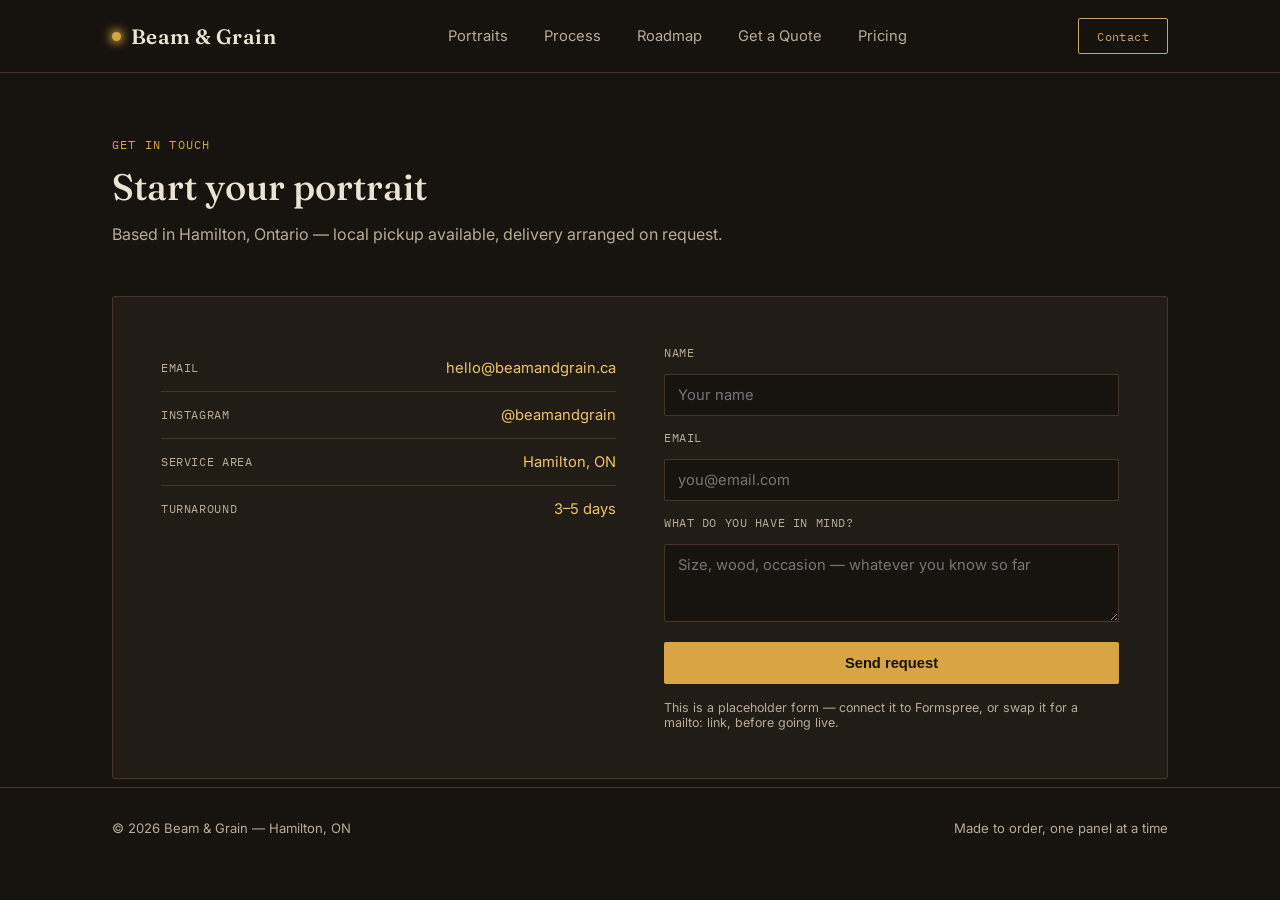
==== contact.html @ 89bf90a3 "Add files via upload" ====
<!DOCTYPE html>
<html lang="en">
<head>
<meta charset="UTF-8">
<meta name="viewport" content="width=device-width, initial-scale=1.0">
<title>Contact — Beam & Grain</title>
<link rel="preconnect" href="https://fonts.googleapis.com">
<link rel="preconnect" href="https://fonts.gstatic.com" crossorigin>
<link href="https://fonts.googleapis.com/css2?family=Fraunces:ital,opsz,wght@0,9..144,300;0,9..144,500;0,9..144,600;1,9..144,400;1,9..144,500&family=Inter:wght@400;500;600&family=IBM+Plex+Mono:wght@400;500&display=swap" rel="stylesheet">
<link rel="stylesheet" href="style.css">

</head>
<body>
<nav>
  <div class="wrap">
    <a href="index.html" class="logo"><span class="logo-mark"></span>Beam &amp; Grain</a>
    <div class="nav-links">
      <a href="portraits.html">Portraits</a>
      <a href="process.html">Process</a>
      <a href="roadmap.html">Roadmap</a>
      <a href="quote.html">Get a Quote</a>
      <a href="pricing.html">Pricing</a>
    </div>
    <a href="contact.html" class="nav-cta">Contact</a>
  </div>
</nav>

<section id="contact" class="page-head">
  <div class="wrap">
    <div class="section-head">
      <div class="section-eyebrow">Get in touch</div>
      <h2>Start your portrait</h2>
      <p>Based in Hamilton, Ontario &mdash; local pickup available, delivery arranged on request.</p>
    </div>
    <div class="contact-panel">
      <ul class="contact-list">
        <li><span>Email</span><span>hello@beamandgrain.ca</span></li>
        <li><span>Instagram</span><span>@beamandgrain</span></li>
        <li><span>Service area</span><span>Hamilton, ON</span></li>
        <li><span>Turnaround</span><span>3&ndash;5 days</span></li>
      </ul>
      <form onsubmit="event.preventDefault(); alert('This form needs an email service connected \u2014 try Formspree or a mailto link for now.');">
        <label for="name">Name</label>
        <input id="name" type="text" placeholder="Your name" required>
        <label for="email">Email</label>
        <input id="email" type="email" placeholder="you@email.com" required>
        <label for="details">What do you have in mind?</label>
        <textarea id="details" rows="3" placeholder="Size, wood, occasion &mdash; whatever you know so far"></textarea>
        <button type="submit">Send request</button>
        <p class="form-note">This is a placeholder form &mdash; connect it to Formspree, or swap it for a mailto: link, before going live.</p>
      </form>
    </div>
  </div>
</section>

<footer>
  <div class="wrap">
    <div>&copy; 2026 Beam &amp; Grain &mdash; Hamilton, ON</div>
    <div>Made to order, one panel at a time</div>
  </div>
</footer>

</body>
</html>
---- style.css ----
:root{
  --bg-void:#17130f;
  --bg-panel:#221c16;
  --bg-panel-2:#2a231b;
  --wood-oak:#c9a66b;
  --ember:#d9a544;
  --ember-bright:#f0c46a;
  --cream:#ede3d3;
  --cream-dim:#b8ac97;
  --char-line:#4a3427;
}
*{margin:0;padding:0;box-sizing:border-box;}
html{scroll-behavior:smooth;}
body{
  background:var(--bg-void);
  color:var(--cream);
  font-family:'Inter',sans-serif;
  overflow-x:hidden;
}
::selection{background:var(--ember);color:var(--bg-void);}

a{color:inherit;text-decoration:none;}

.wrap{max-width:1120px;margin:0 auto;padding:0 32px;}

/* ---------- NAV ---------- */
nav{
  position:sticky;top:0;z-index:50;
  background:rgba(23,19,15,0.88);
  backdrop-filter:blur(8px);
  border-bottom:1px solid var(--char-line);
}
nav .wrap{display:flex;align-items:center;justify-content:space-between;padding-top:18px;padding-bottom:18px;}
.logo{
  font-family:'Fraunces',serif;font-weight:600;font-size:1.3rem;
  letter-spacing:0.02em;color:var(--cream);
  display:flex;align-items:center;gap:10px;
}
.logo-mark{width:9px;height:9px;border-radius:50%;background:var(--ember);box-shadow:0 0 10px 2px var(--ember);}
.nav-links{display:flex;gap:36px;font-size:0.92rem;color:var(--cream-dim);}
.nav-links a{transition:color 0.2s;}
.nav-links a:hover, .nav-links a[aria-current="page"]{color:var(--ember-bright);}
.nav-cta{
  font-family:'IBM Plex Mono',monospace;font-size:0.78rem;
  border:1px solid var(--wood-oak);color:var(--wood-oak);
  padding:9px 18px;border-radius:2px;letter-spacing:0.03em;
  transition:all 0.2s;white-space:nowrap;
}
.nav-cta:hover{background:var(--ember);border-color:var(--ember);color:var(--bg-void);}
@media (max-width:760px){.nav-links{display:none;}}

/* ---------- HERO ---------- */
.hero{
  position:relative;
  padding:88px 0 64px;
  display:grid;grid-template-columns:1.1fr 0.9fr;gap:48px;align-items:center;
}
@media (max-width:900px){.hero{grid-template-columns:1fr;padding-top:56px;}}

.eyebrow{
  font-family:'IBM Plex Mono',monospace;font-size:0.78rem;color:var(--ember);
  letter-spacing:0.12em;text-transform:uppercase;margin-bottom:22px;
  display:flex;align-items:center;gap:10px;
}
.eyebrow::before{content:"";width:22px;height:1px;background:var(--ember);}

h1{
  font-family:'Fraunces',serif;font-weight:500;
  font-size:clamp(2.4rem,5vw,3.6rem);
  line-height:1.06;letter-spacing:-0.01em;
  color:var(--cream);margin-bottom:22px;
}
h1 em{font-style:italic;color:var(--ember-bright);font-weight:400;}

.hero p.sub{
  font-size:1.05rem;line-height:1.65;color:var(--cream-dim);
  max-width:46ch;margin-bottom:34px;
}

.btn-row{display:flex;gap:16px;flex-wrap:wrap;}
.btn-primary{
  background:var(--ember);color:var(--bg-void);
  font-weight:600;font-size:0.95rem;
  padding:14px 26px;border-radius:2px;
  display:inline-block;transition:transform 0.15s, background 0.2s;
}
.btn-primary:hover{background:var(--ember-bright);transform:translateY(-1px);}
.btn-ghost{
  border:1px solid var(--char-line);color:var(--cream-dim);
  font-size:0.95rem;padding:14px 26px;border-radius:2px;
  transition:all 0.2s;
}
.btn-ghost:hover{border-color:var(--wood-oak);color:var(--cream);}

/* ---------- HERO SVG SIGNATURE ---------- */
.beam-stage{
  position:relative;
  aspect-ratio:4/5;
  background:radial-gradient(ellipse at 50% 30%, var(--bg-panel-2) 0%, var(--bg-void) 72%);
  border:1px solid var(--char-line);
  border-radius:3px;
}
.beam-stage svg{width:100%;height:100%;display:block;}
#portrait-path{
  fill:none;
  stroke:var(--wood-oak);
  stroke-width:1.6;
  stroke-linecap:round;
  stroke-linejoin:round;
  stroke-dasharray:1900;
  stroke-dashoffset:1900;
  animation:draw 4.2s cubic-bezier(.65,0,.35,1) forwards;
  filter:drop-shadow(0 0 3px rgba(201,166,107,0.35));
}
#beam-head{
  fill:var(--ember-bright);
  filter:drop-shadow(0 0 6px var(--ember)) drop-shadow(0 0 14px var(--ember));
  offset-path:path('M 118,96 C 90,140 84,190 96,236 C 84,270 82,310 100,344 C 92,368 96,392 118,404 C 140,414 168,412 186,398 C 210,404 236,398 250,378 C 268,382 286,368 288,344 C 300,326 300,300 286,282 C 296,254 292,220 270,200 C 280,172 274,140 250,120 C 254,96 240,74 214,66 C 220,44 202,26 174,26 C 150,26 132,42 130,64 C 108,68 96,84 96,104');
  animation:travel 4.2s cubic-bezier(.65,0,.35,1) forwards;
  opacity:1;
}
@keyframes draw{to{stroke-dashoffset:0;}}
@keyframes travel{
  0%{offset-distance:0%;opacity:1;}
  97%{opacity:1;}
  100%{offset-distance:100%;opacity:0;}
}
.caption-tag{
  position:absolute;bottom:14px;left:14px;
  font-family:'IBM Plex Mono',monospace;font-size:0.68rem;
  color:var(--cream-dim);letter-spacing:0.04em;
  border:1px solid var(--char-line);padding:5px 10px;border-radius:2px;
  background:rgba(23,19,15,0.6);
}

@media (prefers-reduced-motion: reduce){
  #portrait-path{animation:none;stroke-dashoffset:0;}
  #beam-head{animation:none;opacity:0;}
}

/* ---------- INTRO OVERLAY (home page only) ---------- */
#intro-overlay{
  position:fixed;inset:0;z-index:500;
  background:var(--bg-void);
  display:flex;align-items:center;justify-content:center;
  pointer-events:none; /* never blocks clicks - purely decorative */
  animation:introFadeOut 0.7s ease 2.5s forwards;
}
.intro-inner{position:relative;text-align:center;padding:0 24px;}
.intro-beam{
  position:absolute;top:50%;left:-8%;
  width:5px;height:56px;transform:translateY(-50%);
  background:linear-gradient(var(--ember-bright), var(--ember));
  box-shadow:0 0 18px 5px var(--ember), 0 0 38px 10px rgba(217,165,68,0.35);
  border-radius:3px;
  animation:beamSweep 1.7s cubic-bezier(.65,0,.35,1) forwards;
}
@keyframes beamSweep{
  0%{left:-8%;opacity:1;}
  96%{opacity:1;}
  100%{left:104%;opacity:0;}
}
.intro-word{
  font-family:'Fraunces',serif;font-weight:500;
  font-size:clamp(2rem,6vw,3.6rem);letter-spacing:0.04em;
  color:var(--cream);white-space:nowrap;
  clip-path:inset(0 100% 0 0);
  animation:revealText 1.7s cubic-bezier(.65,0,.35,1) forwards;
}
.intro-word span{color:var(--ember-bright);font-style:italic;font-weight:400;margin:0 16px;}
@keyframes revealText{ to{ clip-path:inset(0 0 0 0);} }
.intro-tag{
  margin-top:16px;font-family:'IBM Plex Mono',monospace;font-size:0.78rem;
  letter-spacing:0.14em;text-transform:uppercase;color:var(--cream-dim);
  opacity:0;animation:tagFade 0.6s ease 1.85s forwards;
}
@keyframes tagFade{ to{opacity:1;} }
@keyframes introFadeOut{ to{opacity:0;visibility:hidden;} }

@media (prefers-reduced-motion: reduce){
  #intro-overlay, .intro-beam, .intro-word, .intro-tag{animation:none !important;}
  #intro-overlay{opacity:0;visibility:hidden;}
}

/* ---------- SECTION SHELL ---------- */
.page-head{padding:64px 0 8px;}
section{padding:88px 0;}
.section-head{margin-bottom:48px;max-width:640px;}
.section-eyebrow{
  font-family:'IBM Plex Mono',monospace;font-size:0.75rem;color:var(--ember);
  letter-spacing:0.1em;text-transform:uppercase;margin-bottom:14px;
}
h2{
  font-family:'Fraunces',serif;font-weight:500;font-size:clamp(1.7rem,3vw,2.3rem);
  line-height:1.15;margin-bottom:14px;color:var(--cream);
}
.section-head p{color:var(--cream-dim);line-height:1.6;font-size:1rem;}

hr.divider{border:none;border-top:1px solid var(--char-line);}

/* ---------- GALLERY ---------- */
.gallery{
  display:grid;grid-template-columns:repeat(3,1fr);gap:22px;
}
@media (max-width:800px){.gallery{grid-template-columns:1fr 1fr;}}
@media (max-width:520px){.gallery{grid-template-columns:1fr;}}
.plate{
  background:var(--bg-panel);
  border:1px solid var(--char-line);
  border-radius:3px;
  aspect-ratio:4/5;
  display:flex;flex-direction:column;
  overflow:hidden;
  transition:border-color 0.25s, transform 0.25s;
}
.plate:hover{border-color:var(--wood-oak);transform:translateY(-3px);}
.plate-art{flex:1;display:flex;align-items:center;justify-content:center;padding:22px;}
.plate-art svg{width:100%;height:100%;stroke:var(--wood-oak);fill:none;stroke-width:1.4;opacity:0.9;}
.plate-label{
  border-top:1px solid var(--char-line);
  padding:12px 16px;
  font-family:'IBM Plex Mono',monospace;font-size:0.72rem;
  color:var(--cream-dim);
  display:flex;justify-content:space-between;
}
.plate-label span:last-child{color:var(--wood-oak);}
.gallery-note{
  margin-top:26px;font-size:0.88rem;color:var(--cream-dim);
  font-style:italic;
}

/* ---------- PROCESS ---------- */
.steps{
  display:grid;grid-template-columns:repeat(4,1fr);gap:0;
  border:1px solid var(--char-line);border-radius:3px;overflow:hidden;
}
@media (max-width:800px){.steps{grid-template-columns:1fr 1fr;}}
@media (max-width:480px){.steps{grid-template-columns:1fr;}}
.step{
  padding:32px 26px;border-right:1px solid var(--char-line);
  border-bottom:1px solid var(--char-line);
  background:var(--bg-panel);
}
.step:nth-child(4n){border-right:none;}
.step-num{
  font-family:'IBM Plex Mono',monospace;color:var(--ember);
  font-size:0.85rem;margin-bottom:14px;
}
.step h3{
  font-family:'Fraunces',serif;font-weight:500;font-size:1.15rem;
  margin-bottom:8px;color:var(--cream);
}
.step p{font-size:0.9rem;color:var(--cream-dim);line-height:1.55;}

/* ---------- ROADMAP ---------- */
.roadmap{position:relative;padding-left:2px;}
.road-line{
  position:absolute;top:20px;left:0;right:0;height:1px;
  background:linear-gradient(to right, var(--wood-oak), var(--char-line) 70%, var(--char-line));
}
.road-items{display:grid;grid-template-columns:repeat(3,1fr);gap:32px;position:relative;}
@media (max-width:760px){.road-items{grid-template-columns:1fr;}.road-line{display:none;}}
.road-item{position:relative;padding-top:36px;}
.road-dot{
  position:absolute;top:14px;left:0;width:13px;height:13px;border-radius:50%;
  border:2px solid var(--ember);background:var(--bg-void);
}
.road-item.active .road-dot{background:var(--ember);box-shadow:0 0 10px 2px var(--ember);}
.road-status{
  font-family:'IBM Plex Mono',monospace;font-size:0.68rem;letter-spacing:0.06em;
  text-transform:uppercase;color:var(--cream-dim);margin-bottom:10px;display:block;
}
.road-item.active .road-status{color:var(--ember);}
.road-item h3{font-family:'Fraunces',serif;font-size:1.25rem;font-weight:500;margin-bottom:10px;color:var(--cream);}
.road-item p{font-size:0.9rem;color:var(--cream-dim);line-height:1.6;}

/* ---------- PRICING ---------- */
.price-table{
  border:1px solid var(--char-line);border-radius:3px;overflow:hidden;
}
.price-row{
  display:grid;grid-template-columns:1.6fr 1fr 1fr;
  padding:20px 26px;border-bottom:1px solid var(--char-line);align-items:center;
}
.price-row:last-child{border-bottom:none;}
.price-row.head{
  background:var(--bg-panel);
  font-family:'IBM Plex Mono',monospace;font-size:0.72rem;
  text-transform:uppercase;letter-spacing:0.06em;color:var(--cream-dim);
}
.price-row div:first-child{font-family:'Fraunces',serif;font-size:1.05rem;color:var(--cream);}
.price-row div{font-size:0.92rem;color:var(--cream-dim);}
.price-row .amt{color:var(--ember-bright);font-family:'IBM Plex Mono',monospace;font-size:0.95rem;}
.price-note{margin-top:20px;font-size:0.85rem;color:var(--cream-dim);font-style:italic;}

/* ---------- INSTANT QUOTE ---------- */
.quote-panel{
  background:var(--bg-panel);border:1px solid var(--char-line);border-radius:3px;
  padding:44px;display:grid;grid-template-columns:1fr 1fr;gap:44px;align-items:start;
}
@media (max-width:760px){.quote-panel{grid-template-columns:1fr;padding:30px;}}
.drop-zone{
  border:1px dashed var(--char-line);border-radius:3px;
  padding:36px 20px;text-align:center;cursor:pointer;
  transition:border-color 0.2s, background 0.2s;
  display:flex;flex-direction:column;align-items:center;gap:12px;
}
.drop-zone:hover, .drop-zone.dragover{border-color:var(--wood-oak);background:rgba(201,166,107,0.05);}
.drop-zone svg{width:34px;height:34px;stroke:var(--wood-oak);fill:none;stroke-width:1.4;}
.drop-zone span{font-size:0.88rem;color:var(--cream-dim);}
.drop-zone .dz-title{font-family:'Fraunces',serif;font-size:1.05rem;color:var(--cream);}
#quote-file-input{display:none;}
#quote-preview-wrap{margin-top:16px;display:none;}
#quote-preview-wrap.show{display:block;}
#quote-preview{width:100%;border-radius:2px;border:1px solid var(--char-line);display:block;}
.quote-result{
  border:1px solid var(--char-line);border-radius:3px;padding:24px;
}
.quote-result .qr-row{
  display:flex;justify-content:space-between;padding:10px 0;
  border-bottom:1px solid var(--char-line);font-size:0.92rem;
}
.quote-result .qr-row:last-of-type{border-bottom:none;}
.quote-result .qr-row span:first-child{color:var(--cream-dim);font-family:'IBM Plex Mono',monospace;font-size:0.78rem;text-transform:uppercase;letter-spacing:0.05em;}
.quote-result .qr-row span:last-child{color:var(--ember-bright);font-family:'IBM Plex Mono',monospace;}
.quote-result .qr-total{
  margin-top:14px;padding-top:14px;border-top:1px solid var(--wood-oak);
  display:flex;justify-content:space-between;align-items:baseline;
}
.quote-result .qr-total span:first-child{font-family:'Fraunces',serif;font-size:1.1rem;color:var(--cream);}
.quote-result .qr-total span:last-child{font-family:'Fraunces',serif;font-size:1.5rem;color:var(--ember-bright);}
.quote-idle{color:var(--cream-dim);font-size:0.9rem;line-height:1.6;}
.quote-note{margin-top:16px;font-size:0.78rem;color:var(--cream-dim);font-style:italic;line-height:1.5;}
.rate-line{
  display:flex;align-items:center;gap:10px;margin-top:18px;
  font-family:'IBM Plex Mono',monospace;font-size:0.78rem;color:var(--cream-dim);
}
.rate-line input{
  width:70px;background:var(--bg-void);border:1px solid var(--char-line);color:var(--ember-bright);
  padding:6px 8px;border-radius:2px;font-family:'IBM Plex Mono',monospace;font-size:0.78rem;
}
.rate-line select{
  background:var(--bg-void);border:1px solid var(--char-line);color:var(--ember-bright);
  padding:7px 10px;border-radius:2px;font-family:'IBM Plex Mono',monospace;font-size:0.78rem;
}

/* ---------- CONTACT ---------- */
.contact-panel{
  background:var(--bg-panel);border:1px solid var(--char-line);border-radius:3px;
  padding:48px;display:grid;grid-template-columns:1fr 1fr;gap:48px;
}
@media (max-width:760px){.contact-panel{grid-template-columns:1fr;padding:32px;}}
.contact-list{list-style:none;}
.contact-list li{
  display:flex;justify-content:space-between;padding:14px 0;
  border-bottom:1px solid var(--char-line);font-size:0.92rem;
}
.contact-list li:last-child{border-bottom:none;}
.contact-list span:first-child{color:var(--cream-dim);font-family:'IBM Plex Mono',monospace;font-size:0.78rem;text-transform:uppercase;letter-spacing:0.05em;}
.contact-list span:last-child{color:var(--ember-bright);}

form{display:flex;flex-direction:column;gap:14px;}
form label{font-family:'IBM Plex Mono',monospace;font-size:0.72rem;text-transform:uppercase;letter-spacing:0.05em;color:var(--cream-dim);}
form input, form textarea{
  background:var(--bg-void);border:1px solid var(--char-line);
  color:var(--cream);padding:11px 13px;border-radius:2px;font-family:'Inter',sans-serif;font-size:0.92rem;
  resize:vertical;
}
form input:focus, form textarea:focus{outline:2px solid var(--ember);outline-offset:1px;border-color:var(--ember);}
form button{
  margin-top:6px;background:var(--ember);color:var(--bg-void);border:none;
  padding:13px;border-radius:2px;font-weight:600;font-size:0.92rem;cursor:pointer;
  transition:background 0.2s;
}
form button:hover{background:var(--ember-bright);}
.form-note{font-size:0.78rem;color:var(--cream-dim);margin-top:2px;}

footer{border-top:1px solid var(--char-line);padding:32px 0;}
footer .wrap{display:flex;justify-content:space-between;align-items:center;font-size:0.82rem;color:var(--cream-dim);}
@media (max-width:600px){footer .wrap{flex-direction:column;gap:10px;text-align:center;}}
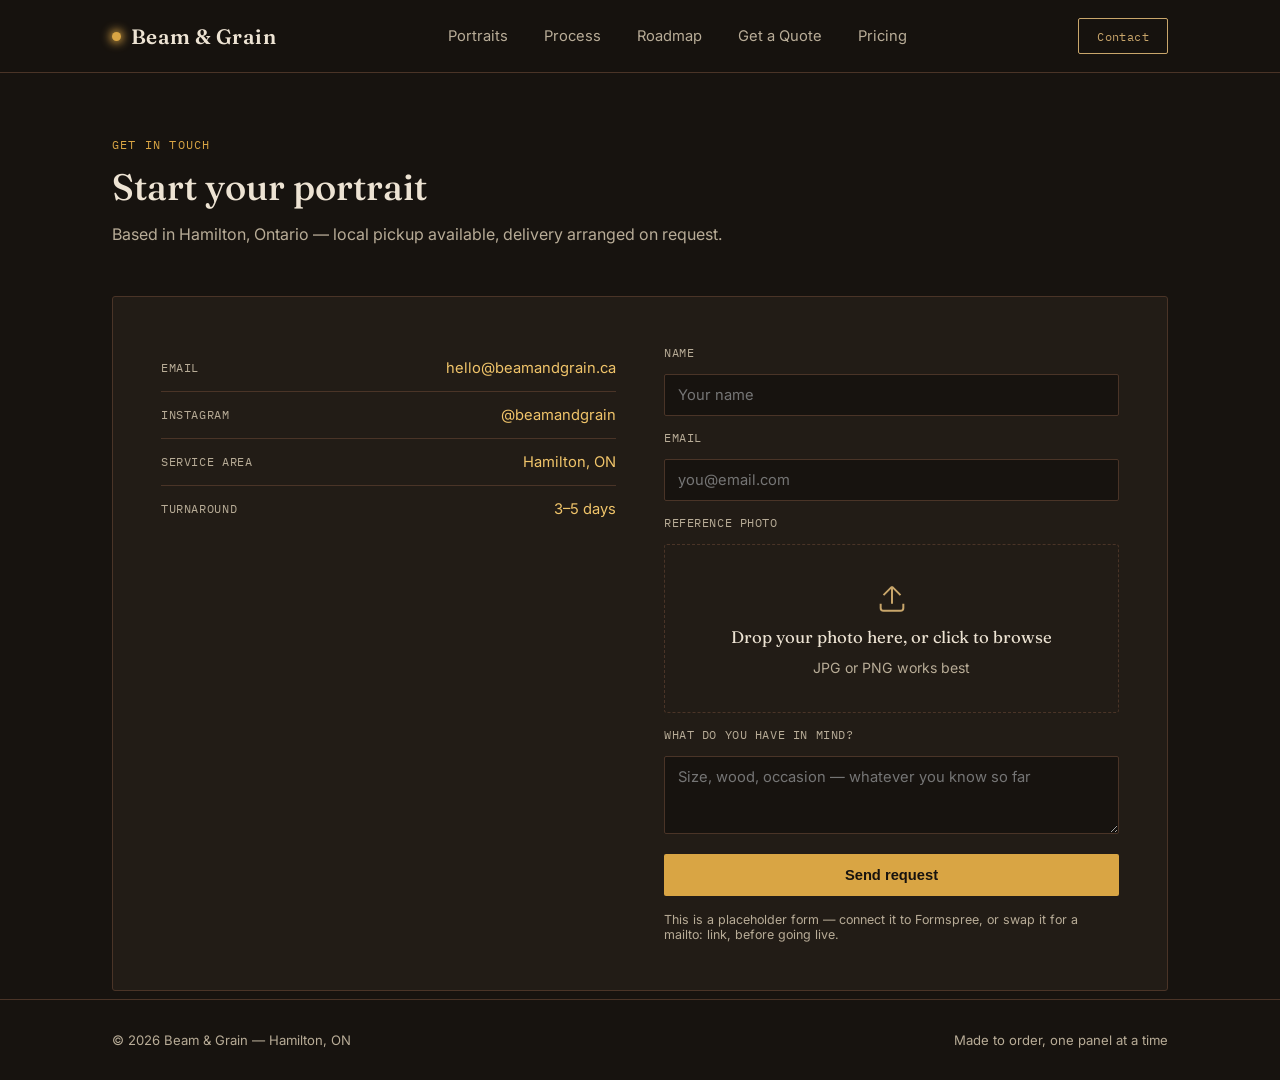
==== commit 6df47853: "Update contact.html" ====
--- a/contact.html
+++ b/contact.html
@@ -42,10 +42,25 @@
       <form onsubmit="event.preventDefault(); alert('This form needs an email service connected \u2014 try Formspree or a mailto link for now.');">
         <label for="name">Name</label>
         <input id="name" type="text" placeholder="Your name" required>
+        
         <label for="email">Email</label>
         <input id="email" type="email" placeholder="you@email.com" required>
+
+        <!-- Added Reference Photo Drop Zone -->
+        <label>Reference Photo</label>
+        <div class="drop-zone" id="contact-drop-zone" tabindex="0" role="button" aria-label="Upload your portrait reference photo">
+          <svg viewBox="0 0 24 24"><path d="M12 16V4M12 4L6 10M12 4l6 6"/><path d="M4 16v3a2 2 0 0 0 2 2h12a2 2 0 0 0 2-2v-3"/></svg>
+          <div class="dz-title" id="contact-dz-title">Drop your photo here, or click to browse</div>
+          <span>JPG or PNG works best</span>
+        </div>
+        <input type="file" id="contact-file-input" accept="image/*" style="display:none;">
+        <div id="contact-preview-wrap" style="margin-top: 12px; display: none;">
+          <img id="contact-preview" alt="Reference preview" style="width: 100%; border-radius: 2px; border: 1px solid var(--char-line);">
+        </div>
+
         <label for="details">What do you have in mind?</label>
         <textarea id="details" rows="3" placeholder="Size, wood, occasion &mdash; whatever you know so far"></textarea>
+        
         <button type="submit">Send request</button>
         <p class="form-note">This is a placeholder form &mdash; connect it to Formspree, or swap it for a mailto: link, before going live.</p>
       </form>
@@ -60,5 +75,45 @@
   </div>
 </footer>
 
+<script>
+(function(){
+  const dropZone = document.getElementById('contact-drop-zone');
+  const fileInput = document.getElementById('contact-file-input');
+  const previewWrap = document.getElementById('contact-preview-wrap');
+  const previewImg = document.getElementById('contact-preview');
+  const dzTitle = document.getElementById('contact-dz-title');
+
+  // Click handler to trigger hidden file browser
+  dropZone.addEventListener('click', () => fileInput.click());
+  dropZone.addEventListener('keydown', (e) => { if(e.key === 'Enter' || e.key === ' ') fileInput.click(); });
+
+  // Handle visual drag-and-drop states
+  ['dragover','dragenter'].forEach(evt => dropZone.addEventListener(evt, e => { e.preventDefault(); dropZone.classList.add('dragover'); }));
+  ['dragleave','drop'].forEach(evt => dropZone.addEventListener(evt, e => { e.preventDefault(); dropZone.classList.remove('dragover'); }));
+  
+  // Handle file assignment from dropping
+  dropZone.addEventListener('drop', e => {
+    const file = e.dataTransfer.files[0];
+    if(file) handleFile(file);
+  });
+  
+  // Handle file assignment from browser dialogue selection
+  fileInput.addEventListener('change', e => {
+    const file = e.target.files[0];
+    if(file) handleFile(file);
+  });
+
+  function handleFile(file){
+    if(!file.type.startsWith('image/')) return;
+    const reader = new FileReader();
+    reader.onload = (e) => {
+      previewImg.src = e.target.result;
+      previewWrap.style.display = 'block';
+      dzTitle.textContent = "Photo attached: " + file.name;
+    };
+    reader.readAsDataURL(file);
+  }
+})();
+</script>
 </body>
 </html>
